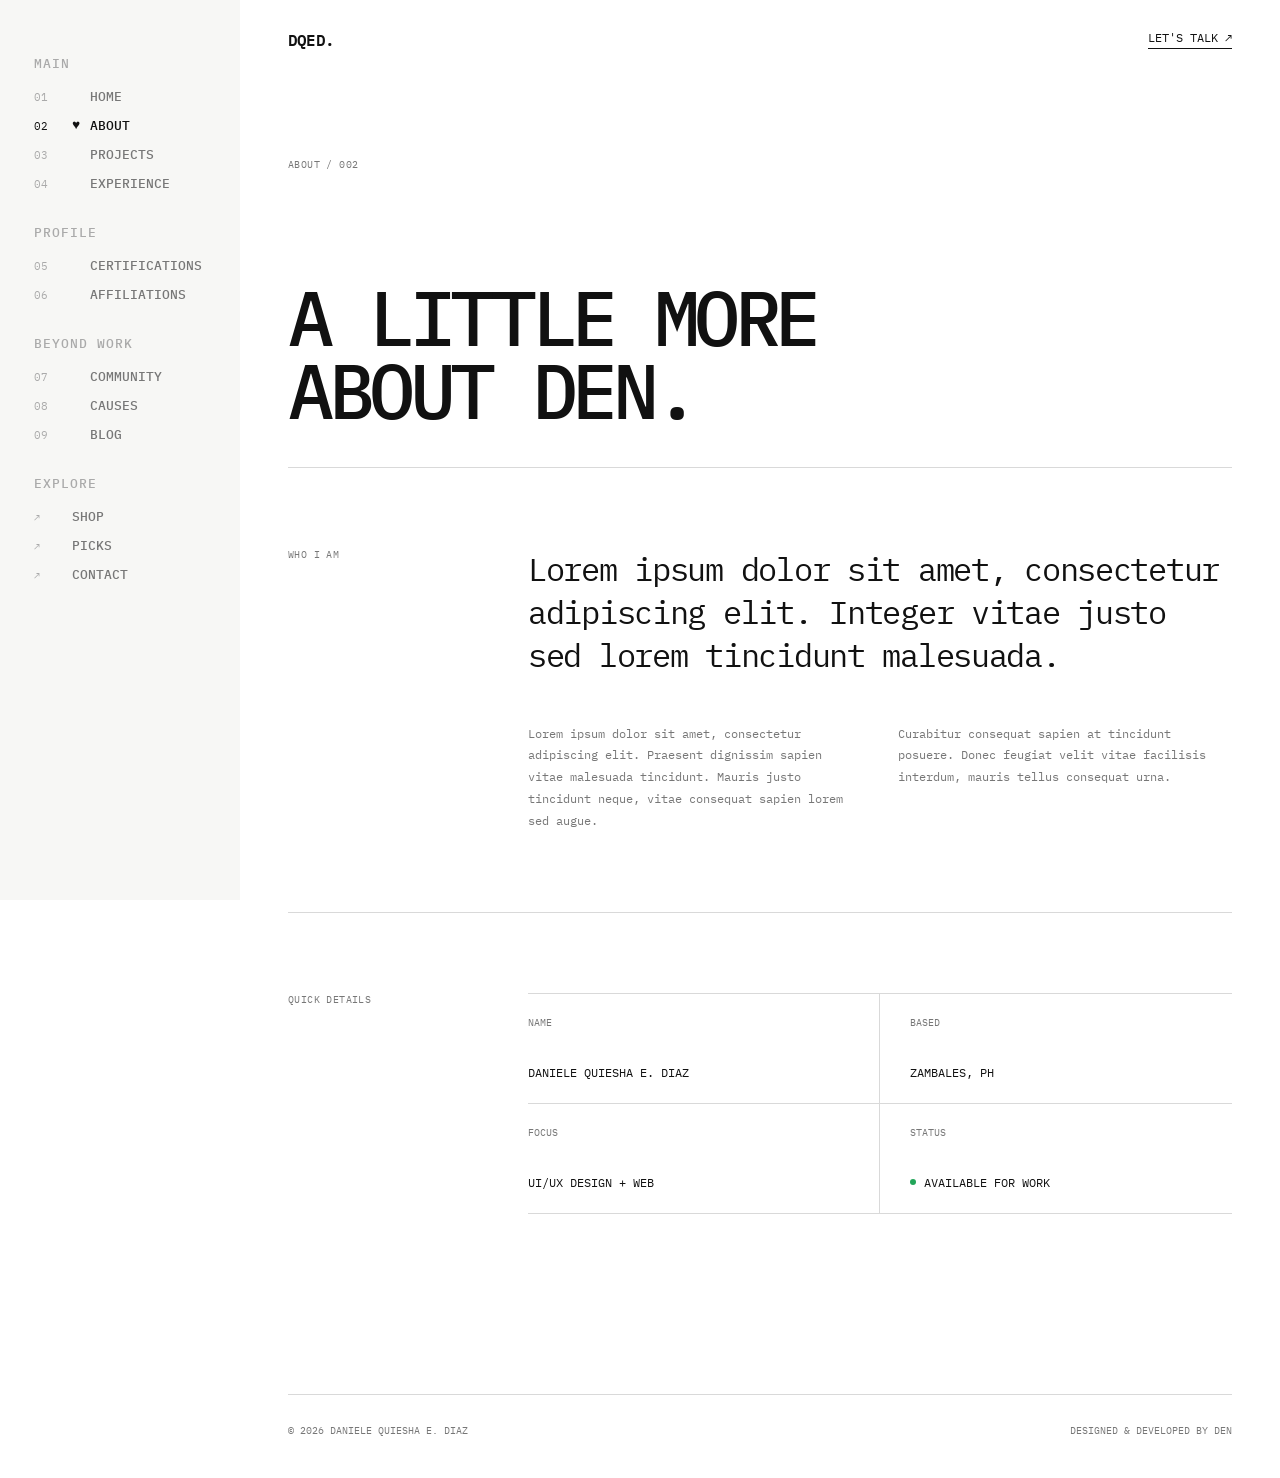
==== about.html @ 056cc642 "Updated Home and About" ====
<!DOCTYPE html>
<html lang="en">
<head>
  <meta charset="UTF-8">
  <meta name="viewport" content="width=device-width, initial-scale=1.0">

  <meta
    name="description"
    content="Portfolio of Daniele Quiesha E. Diaz, UI/UX Designer and Web Developer."
  >

  <title>About | Daniele Quiesha E. Diaz</title>

  <!-- Google Font -->
  <link rel="preconnect" href="https://fonts.googleapis.com">
  <link rel="preconnect" href="https://fonts.gstatic.com" crossorigin>

  <link
    href="https://fonts.googleapis.com/css2?family=IBM+Plex+Mono:wght@400;500;600&display=swap"
    rel="stylesheet"
  >

  <link rel="stylesheet" href="style.css">
  <link rel="stylesheet" href="about.css">
</head>

<body>

  <div class="portfolio-layout">

    <!-- =========================
         SIDEBAR
    ========================== -->

   <aside class="sidebar" id="sidebar">   

      <nav class="sidebar-nav">

  <!-- MAIN -->
  <div class="nav-group">

    <span class="nav-group-title">MAIN</span>

    <a href="index.html" class="sidebar-link">
      <span class="nav-number">01</span>
      <span class="nav-line"></span>
      <span class="nav-label">HOME</span>
    </a>

    <a href="about.html" class="sidebar-link active">
      <span class="nav-number">02</span>
      <span class="nav-line"></span>
      <span class="nav-label">ABOUT</span>
    </a>

    <a href="#" class="sidebar-link">
      <span class="nav-number">03</span>
      <span class="nav-line"></span>
      <span class="nav-label">PROJECTS</span>
    </a>

    <a href="#" class="sidebar-link">
      <span class="nav-number">04</span>
      <span class="nav-line"></span>
      <span class="nav-label">EXPERIENCE</span>
    </a>

  </div>


  <!-- PROFILE -->
  <div class="nav-group">

    <span class="nav-group-title">PROFILE</span>

    <a href="#" class="sidebar-link">
      <span class="nav-number">05</span>
      <span class="nav-line"></span>
      <span class="nav-label">CERTIFICATIONS</span>
    </a>

    <a href="#" class="sidebar-link">
      <span class="nav-number">06</span>
      <span class="nav-line"></span>
      <span class="nav-label">AFFILIATIONS</span>
    </a>

  </div>


  <!-- BEYOND WORK -->
  <div class="nav-group">

    <span class="nav-group-title">BEYOND WORK</span>

    <a href="#" class="sidebar-link">
      <span class="nav-number">07</span>
      <span class="nav-line"></span>
      <span class="nav-label">COMMUNITY</span>
    </a>

    <a href="#" class="sidebar-link">
      <span class="nav-number">08</span>
      <span class="nav-line"></span>
      <span class="nav-label">CAUSES</span>
    </a>

    <a href="#" class="sidebar-link">
      <span class="nav-number">09</span>
      <span class="nav-line"></span>
      <span class="nav-label">BLOG</span>
    </a>

  </div>


  <!-- EXPLORE -->
  <div class="nav-group">

    <span class="nav-group-title">EXPLORE</span>

    <a href="#" class="sidebar-link explore-link">
      <span class="nav-arrow">↗</span>
      <span class="nav-label">SHOP</span>
    </a>

    <a href="#" class="sidebar-link explore-link">
      <span class="nav-arrow">↗</span>
      <span class="nav-label">PICKS</span>
    </a>

    <a href="#" class="sidebar-link explore-link">
      <span class="nav-arrow">↗</span>
      <span class="nav-label">CONTACT</span>
    </a>

  </div>

</nav>

    </aside>


    <!-- =========================
         MAIN AREA
    ========================== -->

    <div class="main-area">


      <!-- =========================
           TOP BAR
      ========================== -->

      <header class="topbar">

  <a href="index.html" class="brand">
    DQED.
  </a>

  <div class="topbar-actions">

    <button
      class="menu-button"
      type="button"
      aria-expanded="false"
      aria-controls="sidebar"
    >
      MENU
    </button>

    <a href="contact.html" class="topbar-cta">
      LET'S TALK ↗
    </a>

  </div>

</header>


      <!-- =========================
           PAGE CONTENT
      ========================== -->

      <main class="page-content about-page">

  <!-- ABOUT HEADER -->

  <section class="about-header">

    <span class="page-label">
      ABOUT / 002
    </span>

    <h1 class="about-title">
      A LITTLE MORE<br>
      ABOUT DEN.
    </h1>

  </section>


  <!-- ABOUT INTRODUCTION -->

  <section class="about-intro">

    <span class="section-label">
      WHO I AM
    </span>

    <div class="about-intro-content">

      <p class="about-lead">
        Lorem ipsum dolor sit amet, consectetur adipiscing elit.
        Integer vitae justo sed lorem tincidunt malesuada.
      </p>

      <div class="about-copy">

        <p>
          Lorem ipsum dolor sit amet, consectetur adipiscing elit.
          Praesent dignissim sapien vitae malesuada tincidunt.
          Mauris justo tincidunt neque, vitae consequat sapien
          lorem sed augue.
        </p>

        <p>
          Curabitur consequat sapien at tincidunt posuere.
          Donec feugiat velit vitae facilisis interdum, mauris
          tellus consequat urna.
        </p>

      </div>

    </div>

  </section>


  <!-- QUICK DETAILS -->

  <section class="about-details">

    <span class="section-label">
      QUICK DETAILS
    </span>

    <div class="detail-grid">

      <div class="detail-item">
        <span class="detail-label">NAME</span>
        <span class="detail-value">DANIELE QUIESHA E. DIAZ</span>
      </div>

      <div class="detail-item">
        <span class="detail-label">BASED</span>
        <span class="detail-value">ZAMBALES, PH</span>
      </div>

      <div class="detail-item">
        <span class="detail-label">FOCUS</span>
        <span class="detail-value">UI/UX DESIGN + WEB</span>
      </div>

      <div class="detail-item">
        <span class="detail-label">STATUS</span>

        <span class="detail-value status">
          <span class="status-dot"></span>
          AVAILABLE FOR WORK
        </span>
      </div>

    </div>

  </section>

</main>


      <!-- =========================
           FOOTER
      ========================== -->

      <footer class="site-footer">

        <p>
          © <span id="year"></span>
          DANIELE QUIESHA E. DIAZ
        </p>

        <p>
          DESIGNED &amp; DEVELOPED BY DEN
        </p>

      </footer>

    </div>

  </div>

  <script src="script.js"></script>

</body>
</html>
---- style.css ----
/* =========================
   RESET
========================= */

* {
  margin: 0;
  padding: 0;
  box-sizing: border-box;
}

html {
  scroll-behavior: smooth;
}

body {
  min-height: 100vh;

  font-family: "IBM Plex Mono", monospace;

  background: #ffffff;
  color: #111111;
}

a {
  color: inherit;
  text-decoration: none;
}

img {
  display: block;
  max-width: 100%;
}


/* =========================
   VARIABLES
========================= */

:root {
  --bg: #ffffff;
  --sidebar-bg: #f7f7f5;

  --text: #111111;
  --muted: #777777;

  --line: #d9d9d9;
  --soft: #f5f5f5;

  --status-green: #22a559;

  --sidebar-width: 240px;
  --topbar-height: 78px;
}

/* =========================
   MAIN LAYOUT
========================= */

.portfolio-layout {
  min-height: 100vh;

  display: grid;

  grid-template-columns:
    var(--sidebar-width)
    minmax(0, 1fr);
}


/* =========================
   SIDEBAR
========================= */

.sidebar {
  position: fixed;

  top: 0;
  left: 0;

  width: var(--sidebar-width);
  height: 100vh;

  padding: 55px 34px;

  background: var(--sidebar-bg);
  border-right: 0;

  overflow-y: auto;
}


/* =========================
   SIDEBAR NAV
========================= */

.sidebar-nav {
  width: 100%;

  display: flex;
  flex-direction: column;

  gap: 32px;
}


/* =========================
   NAV GROUPS
========================= */

.nav-group {
  display: flex;
  flex-direction: column;

  gap: 12px;
}

.nav-group-title {
  margin-bottom: 4px;

  font-size: 0.80rem;
  font-weight: 500;

  color: #aaaaaa;

  letter-spacing: 0.08em;
}


/* =========================
   EXPLORE LINKS
========================= */

.explore-link {
  grid-template-columns: 28px 1fr;
}

.explore-link:hover {
  grid-template-columns: 28px 1fr;
}

.nav-arrow {
  font-size: 0.65rem;

  color: #aaaaaa;

  transition:
    color 0.2s ease,
    transform 0.2s ease;
}

.explore-link:hover .nav-arrow {
  color: var(--text);

  transform: translate(2px, -2px);
}


.sidebar-link {
  display: grid;
  grid-template-columns: 28px 8px 1fr;
  align-items: center;
  gap: 10px;

  font-size: 0.72rem;
  color: var(--muted);

  transition:
    color 0.25s ease,
    grid-template-columns 0.25s ease;
}

.nav-label {
  font-size: 0.80rem;
  font-weight: 500;
}


.nav-number {
  font-size: 0.70rem;

  color: #aaaaaa;
}


.nav-line {
  width: 8px;
  height: 8px;

  display: flex;
  align-items: center;
  justify-content: center;

  color: transparent;

  transform: none;

  transition:
    color 0.2s ease,
    transform 0.2s ease;
}

.nav-line::before {
  content: "♥";

  font-size: 0.55rem;
  line-height: 1;
  transform: translateY(-1px);
}

.sidebar-link:hover,
.sidebar-link.active {
  color: var(--text);
}


.sidebar-link:hover,
.sidebar-link.active {
  grid-template-columns:
    28px
    8px
    1fr;
}


.sidebar-link:hover .nav-line,
.sidebar-link.active .nav-line {
  width: 8px;

  color: var(--text);
  background: transparent;

  transform: scale(1.525);
}


.sidebar-link.active .nav-number {
  color: var(--text);
}


/* =========================
   MAIN AREA
========================= */

.main-area {
  grid-column: 2;

  min-width: 0;
}


/* =========================
   TOP BAR
========================= */

.topbar {
  position: sticky;

  top: 0;
  z-index: 100;

  height: var(--topbar-height);

  display: flex;

  align-items: center;
  justify-content: space-between;

  padding: 0 48px;

  background: rgba(255, 255, 255, 0.96);

  border-bottom: 0;

  backdrop-filter: blur(10px);
}


/* =========================
   BRAND
========================= */

.brand {
  font-size: 1rem;

  font-weight: 600;

  letter-spacing: -0.05em;
}


/* =========================
   TOP CTA
========================= */

.topbar-cta {
  padding-bottom: 3px;

  font-size: 0.72rem;

  border-bottom: 1px solid var(--text);

  transition: opacity 0.2s ease;
}


.topbar-cta:hover {
  opacity: 0.5;
}


/* =========================
   PAGE CONTENT
========================= */

.page-content {
  width: min(100% - 96px, 1050px);

  margin: 0 auto;

  padding: 90px 0 100px;
}


/* =========================
   PROFILE SECTION
========================= */

.profile-section {
  display: grid;

  grid-template-columns:
    240px
    minmax(0, 520px);

  align-items: center;

  gap: 80px;
  margin-bottom: 90px;
}

/* =========================
   PROFILE PHOTO
========================= */

.profile-photo {
  width: 230px;

  aspect-ratio: 1 / 1;

  overflow: hidden;

  border-radius: 50%;

  border: 1px solid var(--line);

  background: var(--soft);
}


.profile-photo img {
   width: 100%;
  height: 100%;

  object-fit: cover;
  object-position: center 17%;

  transform: scale(1.40);
  transform-origin: center 8%;

  display: block;
}


/* =========================
   PROFILE INFO
========================= */

.profile-info {
  width: 100%;
}


.profile-name {
  margin-bottom: 30px;

  padding-bottom: 12px;

  font-size: 2.5rem;

  font-weight: 500;

  letter-spacing: -0.02em;

  border-bottom: 1px solid var(--line);
}


/* =========================
   INFORMATION ROWS
========================= */

.info-list {
  display: flex;
  flex-direction: column;

  gap: 12px;
}


.info-row {
  display: grid;

  grid-template-columns: 95px 1fr;

  align-items: center;

  gap: 18px;
}


.info-label {
  font-size: 0.70rem;

  color: var(--muted);
}


.info-value {
  font-size: 0.70rem;

  color: var(--text);
}


/* =========================
   STATUS
========================= */

.status {
  display: inline-flex;

  align-items: center;

  gap: 8px;
}


.status-dot {
  width: 6px;
  height: 6px;

  flex-shrink: 0;

  border-radius: 50%;

  background: var(--status-green);
}


/* =========================
   SOCIAL
========================= */

.social-row {
  display: grid;

  grid-template-columns: 95px 1fr;

  gap: 18px;

  margin-top: 30px;

  padding-top: 18px;

  border-top: 1px solid var(--line);
}


.social-link {
  width: fit-content;

  font-size: 0.72rem;

  border-bottom: 1px solid transparent;

  transition:
    opacity 0.2s ease,
    border-color 0.2s ease;
}


.social-link:hover {
  opacity: 0.55;

  border-color: var(--text);
}


/* =========================
   MAIN CONTENT CARD
========================= */

.content-card {
  position: relative;

  min-height: 360px;

  display: flex;
  flex-direction: column;

  padding: 34px;

  border: 1px solid var(--line);
}


/* CARD LABEL */

.content-label {
  display: inline-block;

  margin-bottom: 70px;

  font-size: 0.62rem;

  color: var(--muted);
}


/* INTRO CONTENT */

.intro-content {
  max-width: 720px;
}

.intro-heading {
  max-width: 680px;

  margin-bottom: 22px;

  font-size: clamp(2rem, 3.4vw, 3.2rem);
  font-weight: 500;

  line-height: 1.08;
  letter-spacing: -0.06em;
}

.intro-description {
  max-width: 520px;

  font-size: 0.72rem;
  line-height: 1.8;

  color: var(--muted);
}


/* INTRO LINK */

.intro-link {
  position: absolute;

  right: 34px;
  bottom: 34px;

  display: inline-flex;
  align-items: center;

  gap: 12px;

  padding-bottom: 4px;

  font-size: 0.7rem;

  border-bottom: 1px solid var(--text);
}

.intro-arrow {
  display: inline-block;

  font-size: 0.9rem;

  transition: transform 0.25s ease;
}

.intro-link:hover .intro-arrow {
  transform: translate(4px, 4px);
}
/* =========================
   TOPBAR ACTIONS
========================= */

.topbar-actions {
  display: flex;
  align-items: center;
  gap: 24px;
}

.menu-button {
  display: none;

  padding: 0;

  font-family: inherit;
  font-size: 0.68rem;

  color: var(--text);
  background: transparent;

  border: 0;
  border-bottom: 1px solid var(--text);

  cursor: pointer;
}
/* =========================
   FOOTER
========================= */

.site-footer {
  width: min(100% - 96px, 1050px);

  display: flex;
  align-items: center;
  justify-content: space-between;

  gap: 30px;

  margin: 0 auto;
  padding: 28px 0 40px;

  font-size: 0.6rem;
  line-height: 1.6;

  color: var(--muted);

  border-top: 1px solid var(--line);
}

/* =========================
   TABLET
========================= */

@media (max-width: 1000px) {

  :root {
    --sidebar-width: 190px;
  }

  .sidebar {
    padding: 40px 24px;
  }

  .page-content {
    width: min(100% - 60px, 900px);
  }

  .profile-section {
    grid-template-columns:
      190px
      minmax(0, 1fr);

    gap: 50px;
  }

  .profile-photo {
    width: 190px;
  }

}


/* =========================
   MOBILE
========================= */

@media (max-width: 760px) {

  .portfolio-layout {
    display: block;
  }

  .main-area {
    width: 100%;
  }


  /* TOP BAR */

  .topbar {
    position: sticky;

    top: 0;
    z-index: 300;

    height: 64px;

    padding: 0 5%;

    background: rgba(255, 255, 255, 0.96);
  }

  .menu-button {
    display: block;
  }


  /* MOBILE SIDEBAR */

  .sidebar {
    position: fixed;

    top: 64px;
    left: 0;
    z-index: 200;

    width: 100%;
    height: calc(100vh - 64px);

    padding: 35px 5% 60px;

    overflow-y: auto;

    background: var(--sidebar-bg);

    border-top: 0;

    transform: translateX(-100%);
    visibility: hidden;

    transition:
      transform 0.3s ease,
      visibility 0.3s ease;
  }

  .sidebar.menu-open {
    transform: translateX(0);
    visibility: visible;
  }

  .sidebar-nav {
    flex-direction: column;

    gap: 30px;
  }

  .nav-group {
    gap: 13px;
  }

  .sidebar-link {
    display: grid;

    grid-template-columns: 28px 8px 1fr;

    font-size: 0.7rem;
  }

  .sidebar-link:hover,
  .sidebar-link.active {
    grid-template-columns: 28px 8px 1fr;
  }

  .nav-number,
  .nav-line {
    display: flex;
  }

  .explore-link,
  .explore-link:hover,
  .explore-link.active {
    grid-template-columns: 28px 1fr;
  }


  /* PAGE CONTENT */

  .page-content {
    width: 90%;

    padding: 55px 0 70px;
  }


  /* PROFILE */

  .profile-section {
    display: flex;
    flex-direction: column;
    align-items: flex-start;

    gap: 38px;

    margin-bottom: 60px;
  }

  .profile-photo {
    width: 180px;
  }

  .profile-info {
    max-width: 520px;
  }

  .profile-name {
    font-size: clamp(1.8rem, 8vw, 2.5rem);
  }


  /* CONTENT CARD */

  .content-card {
    min-height: 470px;

    padding: 25px;
  }

  .content-label {
    margin-bottom: 55px;
  }

  .intro-heading {
    font-size: clamp(1.8rem, 9vw, 2.7rem);
  }

  .intro-description {
    max-width: 100%;
  }

  .intro-link {
    right: 25px;
    bottom: 25px;
  }


  /* FOOTER */

  .site-footer {
    width: 90%;

    flex-direction: column;
    align-items: flex-start;

    gap: 8px;

    padding: 24px 0 35px;
  }

}


/* =========================
   SMALL MOBILE
========================= */

@media (max-width: 440px) {

  .topbar-actions {
    gap: 14px;
  }

  .topbar-cta,
  .menu-button {
    font-size: 0.62rem;
  }

  .profile-photo {
    width: 155px;
  }

  .info-row,
  .social-row {
    grid-template-columns: 78px 1fr;

    gap: 12px;
  }

  .info-value,
  .social-link {
    font-size: 0.66rem;
  }

  .intro-heading {
    font-size: 1.8rem;
  }

}
---- about.css ----
/* =========================
   ABOUT PAGE
========================= */

.about-page {
  padding-top: 80px;
}


/* =========================
   ABOUT HEADER
========================= */

.about-header {
  min-height: 310px;

  display: flex;
  flex-direction: column;
  justify-content: space-between;

  padding-bottom: 40px;

  border-bottom: 1px solid var(--line);
}

.page-label,
.section-label {
  font-size: 0.62rem;
  letter-spacing: 0.04em;

  color: var(--muted);
}

.about-title {
  max-width: 850px;

  font-size: clamp(3rem, 6vw, 5.8rem);
  font-weight: 500;

  line-height: 0.95;
  letter-spacing: -0.07em;
}


/* =========================
   ABOUT INTRODUCTION
========================= */

.about-intro {
  display: grid;

  grid-template-columns: 180px minmax(0, 1fr);

  gap: 60px;

  padding: 80px 0;

  border-bottom: 1px solid var(--line);
}

.about-intro-content {
  max-width: 750px;
}

.about-lead {
  margin-bottom: 45px;

  font-size: clamp(1.4rem, 2.5vw, 2.2rem);

  line-height: 1.35;
  letter-spacing: -0.04em;
}

.about-copy {
  display: grid;

  grid-template-columns: repeat(2, minmax(0, 1fr));

  gap: 35px;
}

.about-copy p {
  font-size: 0.72rem;
  line-height: 1.9;

  color: var(--muted);
}


/* =========================
   QUICK DETAILS
========================= */

.about-details {
  display: grid;

  grid-template-columns: 180px minmax(0, 1fr);

  gap: 60px;

  padding: 80px 0;
}

.detail-grid {
  display: grid;

  grid-template-columns: repeat(2, minmax(0, 1fr));

  border-top: 1px solid var(--line);
}

.detail-item {
  min-height: 110px;

  display: flex;
  flex-direction: column;
  justify-content: space-between;

  gap: 20px;

  padding: 22px 0;

  border-bottom: 1px solid var(--line);
}

.detail-item:nth-child(odd) {
  padding-right: 30px;

  border-right: 1px solid var(--line);
}

.detail-item:nth-child(even) {
  padding-left: 30px;
}

.detail-label {
  font-size: 0.6rem;

  color: var(--muted);
}

.detail-value {
  font-size: 0.72rem;
  line-height: 1.5;
}


/* =========================
   TABLET
========================= */

@media (max-width: 1000px) {

  .about-header {
    min-height: 280px;
  }

  .about-intro,
  .about-details {
    grid-template-columns: 130px minmax(0, 1fr);

    gap: 40px;
  }

}


/* =========================
   MOBILE
========================= */

@media (max-width: 760px) {

  .about-page {
    padding-top: 55px;
  }

  .about-header {
    min-height: 260px;

    padding-bottom: 30px;
  }

  .about-title {
    font-size: clamp(2.7rem, 14vw, 4.5rem);
  }

  .about-intro,
  .about-details {
    display: flex;
    flex-direction: column;

    gap: 35px;

    padding: 55px 0;
  }

  .about-lead {
    margin-bottom: 35px;
  }

  .about-copy {
    grid-template-columns: 1fr;

    gap: 20px;
  }

  .detail-grid {
    grid-template-columns: 1fr;
  }

  .detail-item:nth-child(odd),
  .detail-item:nth-child(even) {
    padding: 22px 0;

    border-right: 0;
  }

}
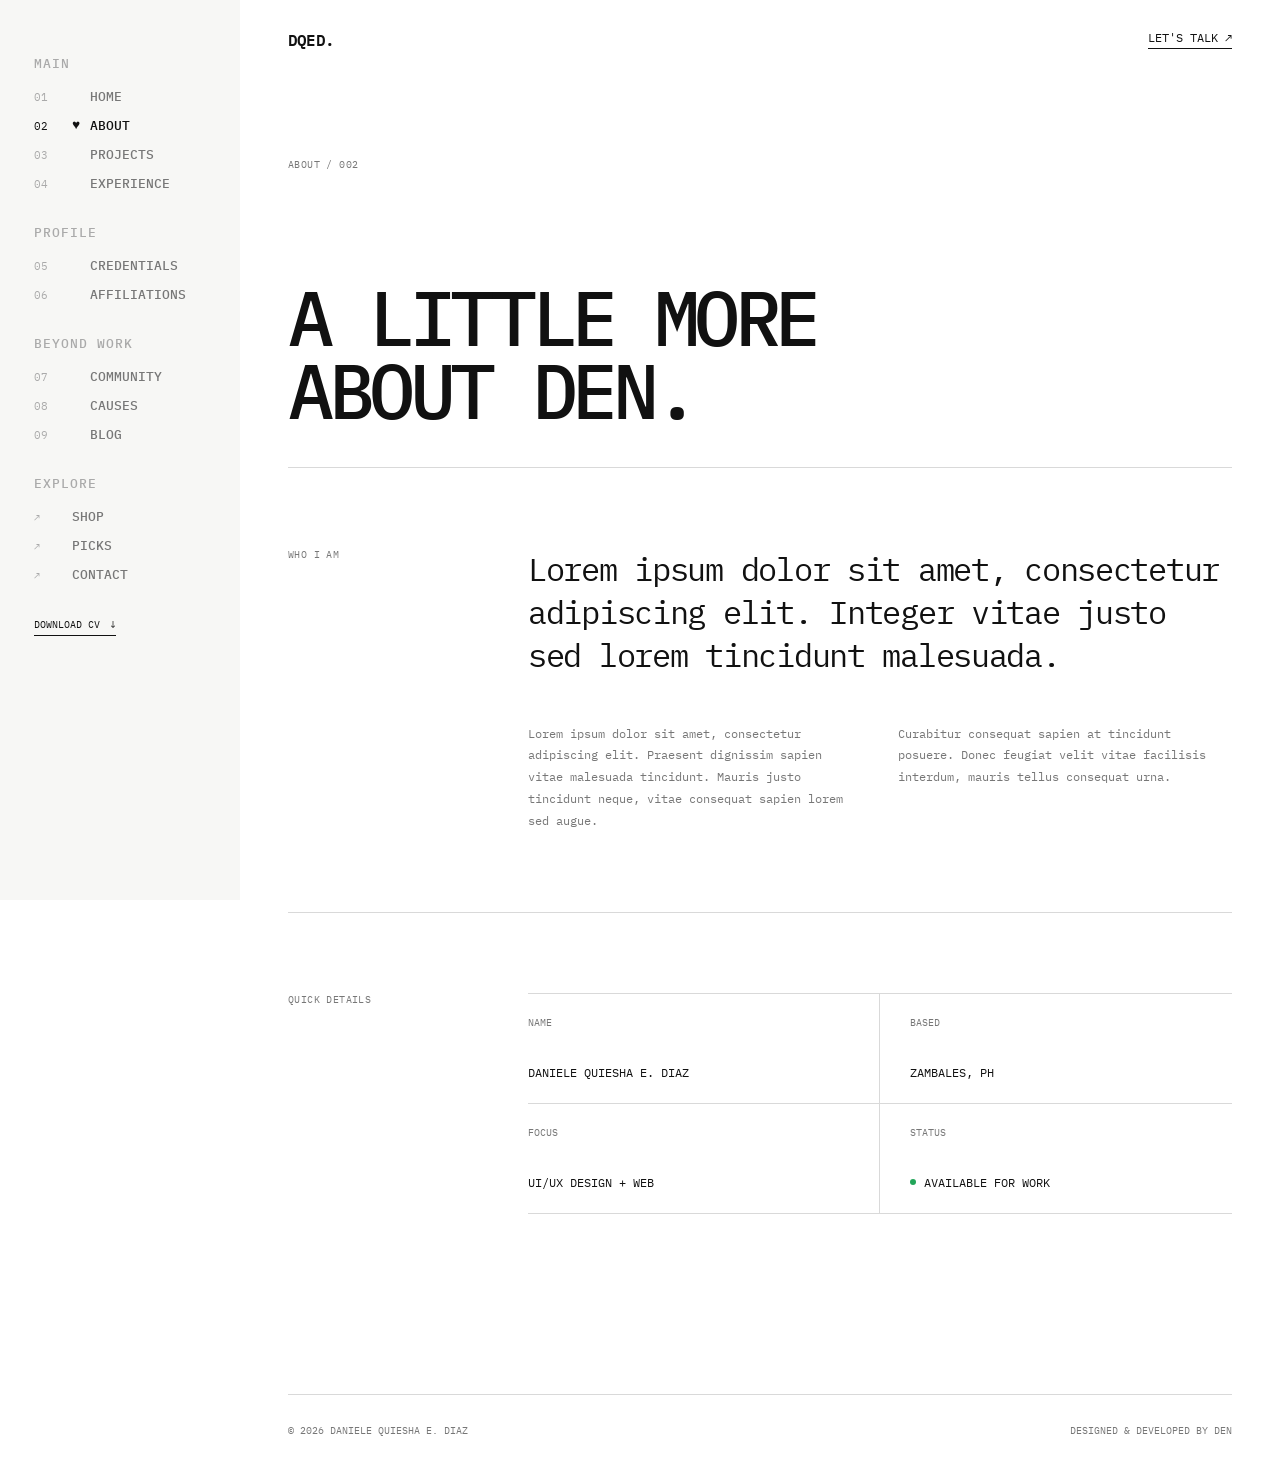
==== commit 9a155a20: "Add new pages, files, and update about/index/style" ====
--- a/about.html
+++ b/about.html
@@ -11,7 +11,6 @@
 
   <title>About | Daniele Quiesha E. Diaz</title>
 
-  <!-- Google Font -->
   <link rel="preconnect" href="https://fonts.googleapis.com">
   <link rel="preconnect" href="https://fonts.gstatic.com" crossorigin>
 
@@ -28,9 +27,7 @@
 
   <div class="portfolio-layout">
 
-    <!-- =========================
-         SIDEBAR
-    ========================== -->
+<!--Sidebar-->
 
    <aside class="sidebar" id="sidebar">   
 
@@ -53,13 +50,13 @@
       <span class="nav-label">ABOUT</span>
     </a>
 
-    <a href="#" class="sidebar-link">
+    <a href="projects.html" class="sidebar-link">
       <span class="nav-number">03</span>
       <span class="nav-line"></span>
       <span class="nav-label">PROJECTS</span>
     </a>
 
-    <a href="#" class="sidebar-link">
+    <a href="experience.html" class="sidebar-link">
       <span class="nav-number">04</span>
       <span class="nav-line"></span>
       <span class="nav-label">EXPERIENCE</span>
@@ -73,13 +70,13 @@
 
     <span class="nav-group-title">PROFILE</span>
 
-    <a href="#" class="sidebar-link">
+    <a href="credentials.html" class="sidebar-link">
       <span class="nav-number">05</span>
       <span class="nav-line"></span>
-      <span class="nav-label">CERTIFICATIONS</span>
-    </a>
-
-    <a href="#" class="sidebar-link">
+      <span class="nav-label">CREDENTIALS</span>
+    </a>
+
+    <a href="affiliations.html" class="sidebar-link">
       <span class="nav-number">06</span>
       <span class="nav-line"></span>
       <span class="nav-label">AFFILIATIONS</span>
@@ -93,19 +90,19 @@
 
     <span class="nav-group-title">BEYOND WORK</span>
 
-    <a href="#" class="sidebar-link">
+    <a href="community.html" class="sidebar-link">
       <span class="nav-number">07</span>
       <span class="nav-line"></span>
       <span class="nav-label">COMMUNITY</span>
     </a>
 
-    <a href="#" class="sidebar-link">
+    <a href="causes.html" class="sidebar-link">
       <span class="nav-number">08</span>
       <span class="nav-line"></span>
       <span class="nav-label">CAUSES</span>
     </a>
 
-    <a href="#" class="sidebar-link">
+    <a href="blog.html" class="sidebar-link">
       <span class="nav-number">09</span>
       <span class="nav-line"></span>
       <span class="nav-label">BLOG</span>
@@ -119,7 +116,7 @@
 
     <span class="nav-group-title">EXPLORE</span>
 
-    <a href="#" class="sidebar-link explore-link">
+    <a href="shop.html" class="sidebar-link explore-link">
       <span class="nav-arrow">↗</span>
       <span class="nav-label">SHOP</span>
     </a>
@@ -129,28 +126,33 @@
       <span class="nav-label">PICKS</span>
     </a>
 
-    <a href="#" class="sidebar-link explore-link">
+    <a href="contact.html" class="sidebar-link explore-link">
       <span class="nav-arrow">↗</span>
       <span class="nav-label">CONTACT</span>
     </a>
 
   </div>
 
-</nav>
+      </nav>
+
+      <a
+        href="files/daniele-diaz-cv.pdf"
+        class="sidebar-cv-button"
+        download
+      >
+        DOWNLOAD CV
+        <span aria-hidden="true">↓</span>
+      </a>
 
     </aside>
 
 
-    <!-- =========================
-         MAIN AREA
-    ========================== -->
+<!--Main Area-->
 
     <div class="main-area">
 
 
-      <!-- =========================
-           TOP BAR
-      ========================== -->
+<!--Topbar-->
 
       <header class="topbar">
 
@@ -178,9 +180,7 @@
 </header>
 
 
-      <!-- =========================
-           PAGE CONTENT
-      ========================== -->
+<!--Page Content-->
 
       <main class="page-content about-page">
 
@@ -278,9 +278,7 @@
 </main>
 
 
-      <!-- =========================
-           FOOTER
-      ========================== -->
+<!--Footer-->
 
       <footer class="site-footer">
 
--- a/style.css
+++ b/style.css
@@ -1,7 +1,3 @@
-/* =========================
-   RESET
-========================= */
-
 * {
   margin: 0;
   padding: 0;
@@ -636,6 +632,37 @@
 
   border-top: 1px solid var(--line);
 }
+/* =========================
+   SIDEBAR CV LINK
+========================= */
+
+.sidebar-cv-button {
+  width: fit-content;
+
+  display: inline-flex;
+  align-items: center;
+
+  gap: 10px;
+
+  margin-top: 35px;
+  padding-bottom: 4px;
+
+  font-size: 0.62rem;
+
+  color: var(--text);
+
+  border-bottom: 1px solid var(--text);
+}
+
+.sidebar-cv-button span {
+  display: inline-block;
+
+  transition: transform 0.2s ease;
+}
+
+.sidebar-cv-button:hover span {
+  transform: translateY(3px);
+}
 
 /* =========================
    TABLET
@@ -683,8 +710,13 @@
   .main-area {
     width: 100%;
   }
-
-
+.sidebar-cv-button {
+  margin-top: 30px;
+
+  padding: 8px 0 5px;
+
+  font-size: 0.68rem;
+}
   /* TOP BAR */
 
   .topbar {
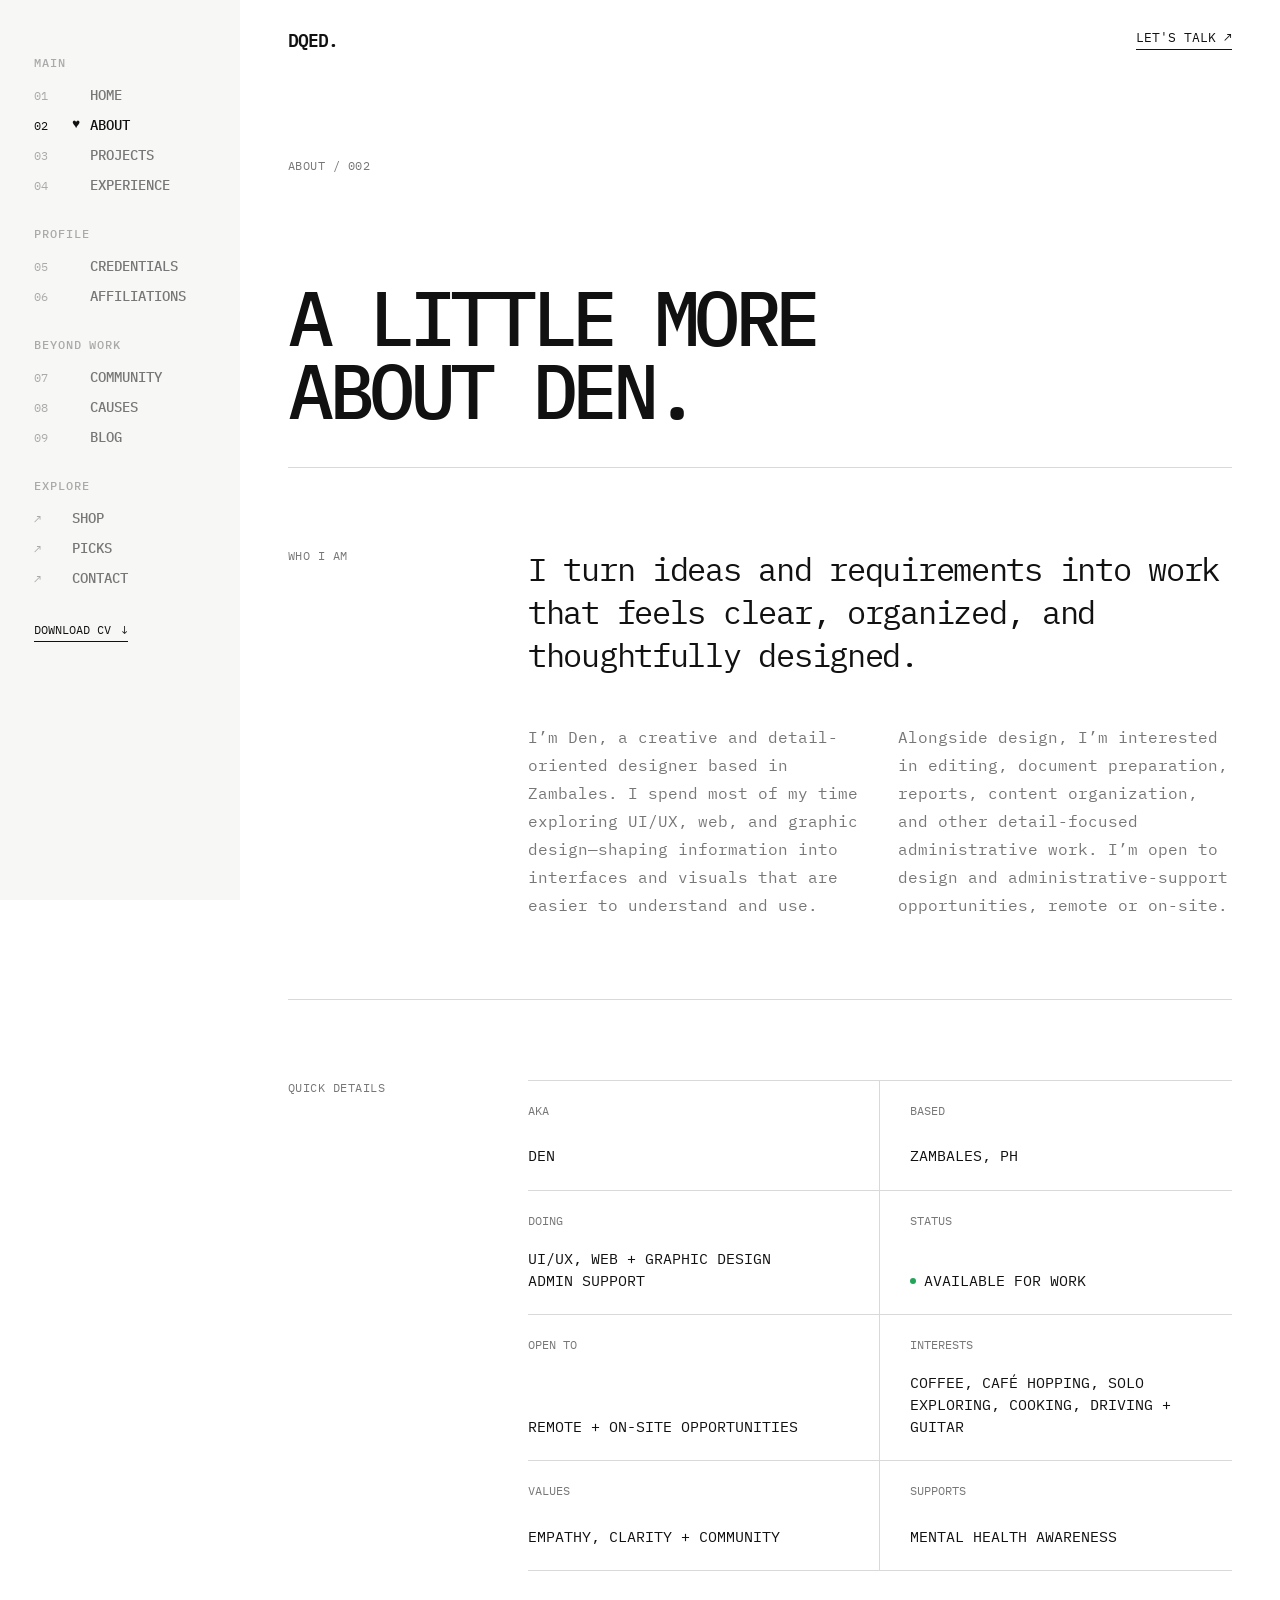
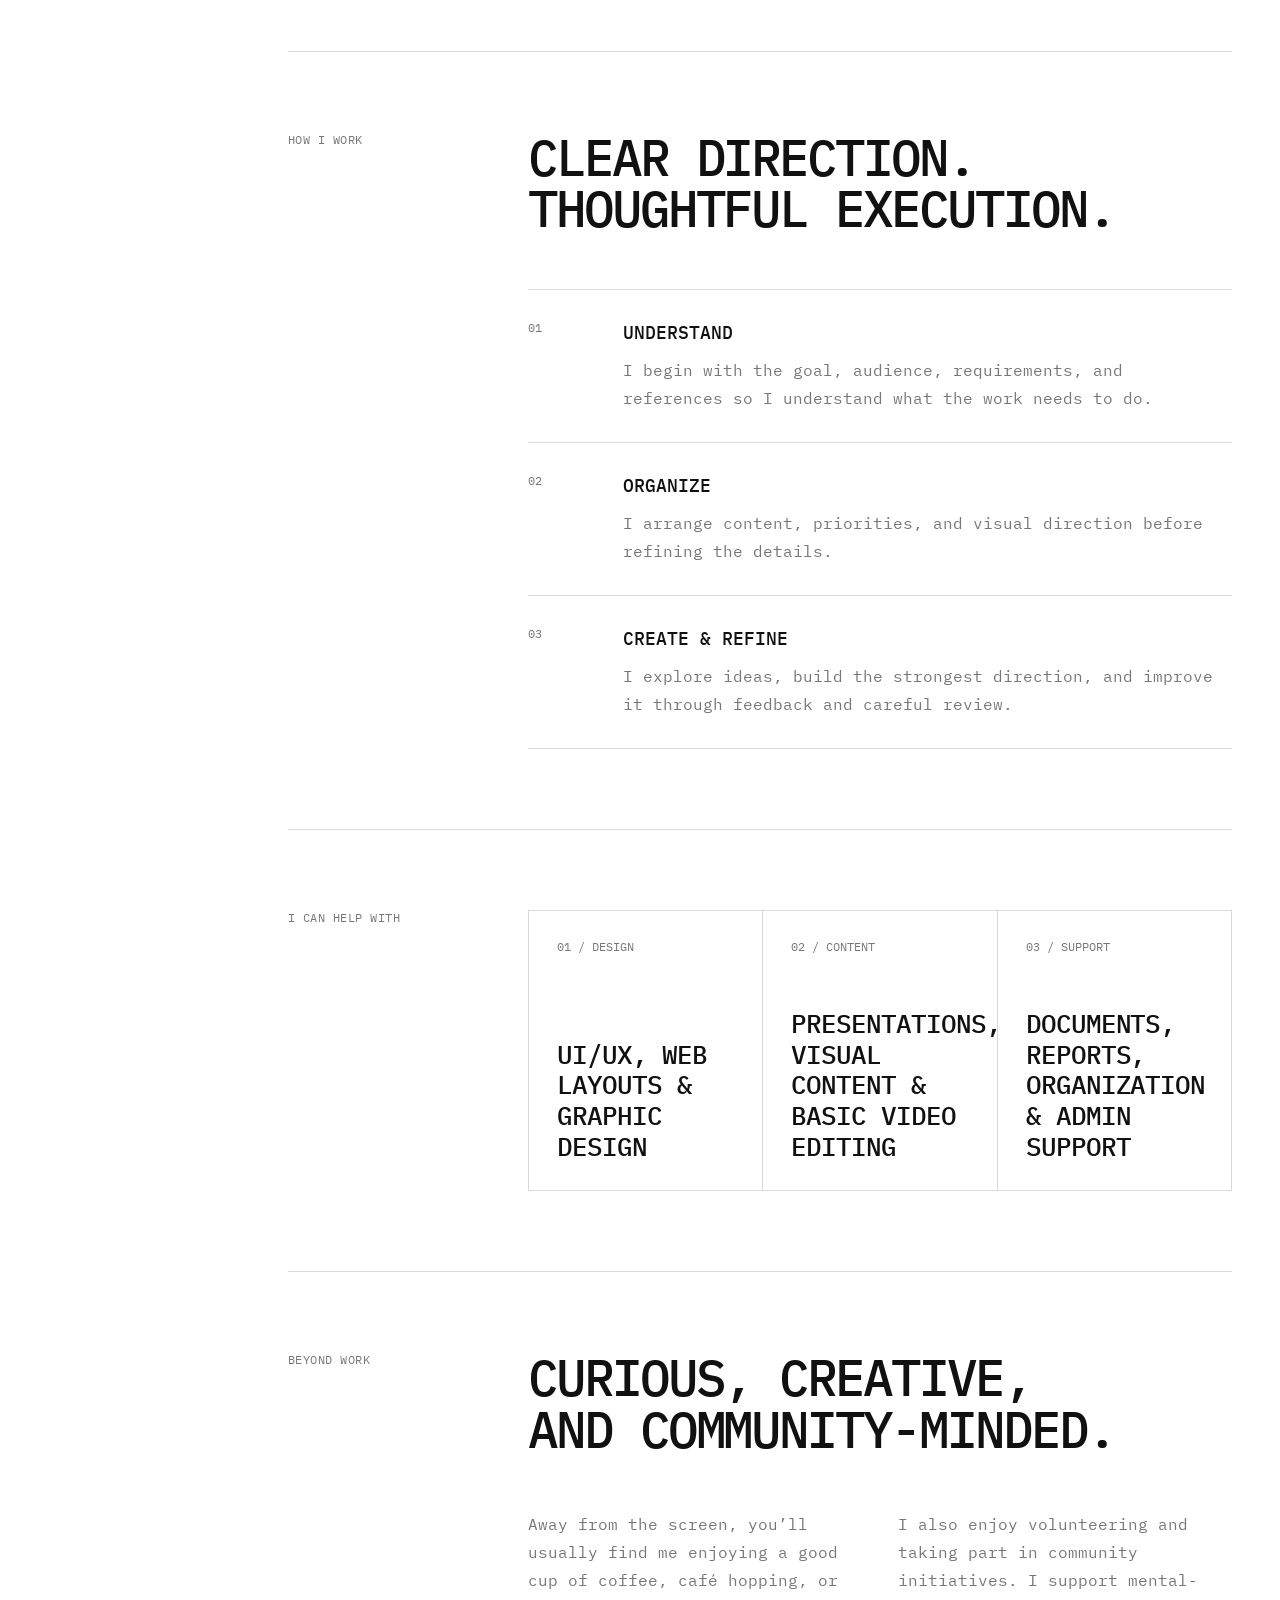
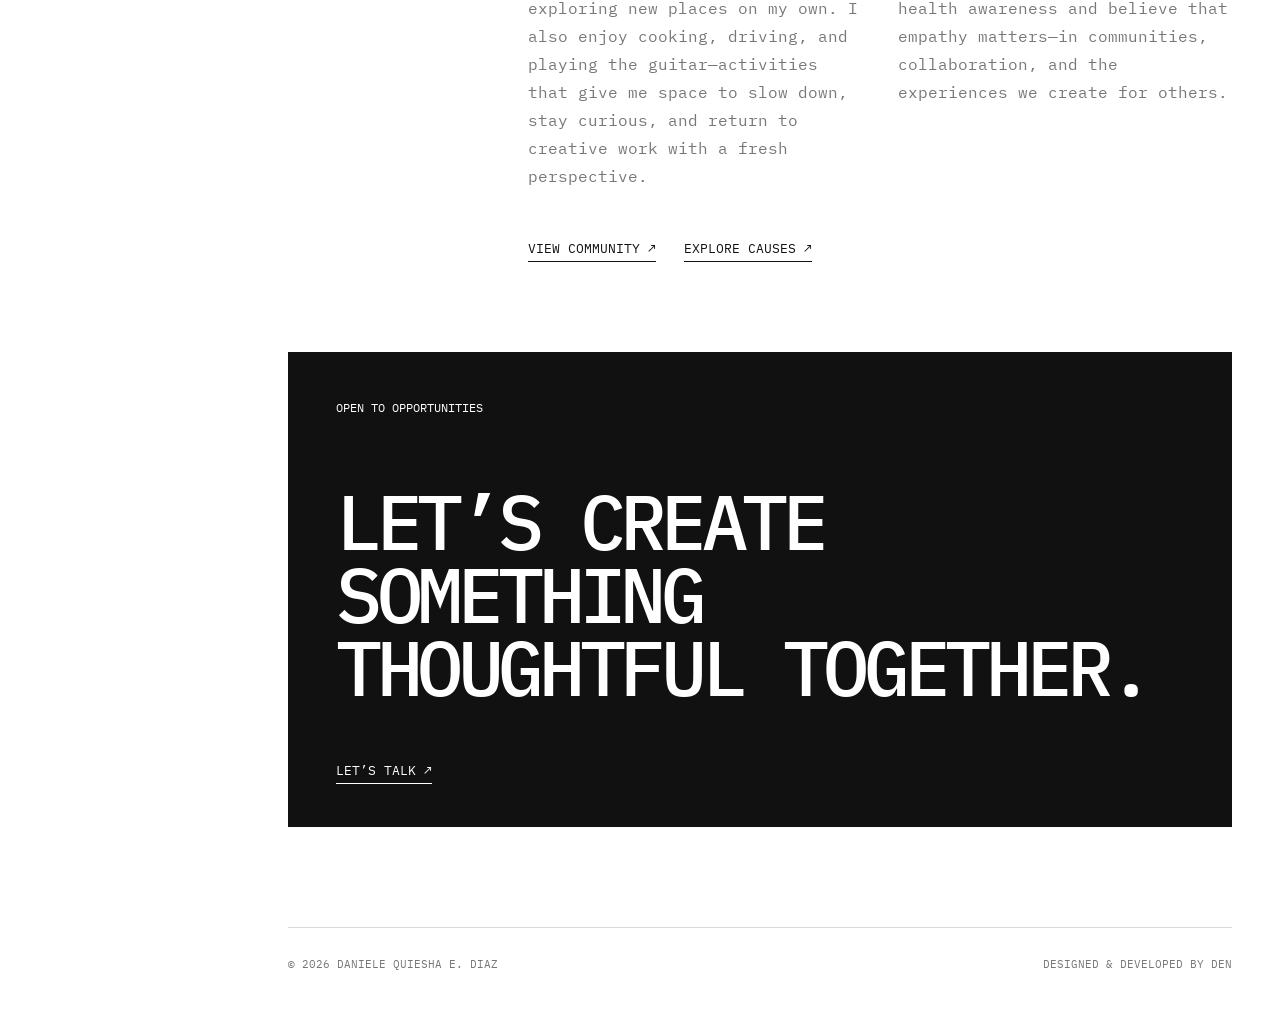
==== commit 8dc92af9: "Add new pages, files, and update about/index/style" ====
--- a/about.html
+++ b/about.html
@@ -6,7 +6,7 @@
 
   <meta
     name="description"
-    content="Portfolio of Daniele Quiesha E. Diaz, UI/UX Designer and Web Developer."
+    content="Learn more about Daniele Quiesha E. Diaz, a creative and detail-oriented professional based in Zambales working across design, editing, and administrative support."
   >
 
   <title>About | Daniele Quiesha E. Diaz</title>
@@ -44,7 +44,11 @@
       <span class="nav-label">HOME</span>
     </a>
 
-    <a href="about.html" class="sidebar-link active">
+    <a
+      href="about.html"
+      class="sidebar-link active"
+      aria-current="page"
+    >
       <span class="nav-number">02</span>
       <span class="nav-line"></span>
       <span class="nav-label">ABOUT</span>
@@ -121,7 +125,7 @@
       <span class="nav-label">SHOP</span>
     </a>
 
-    <a href="#" class="sidebar-link explore-link">
+    <a href="picks.html" class="sidebar-link explore-link">
       <span class="nav-arrow">↗</span>
       <span class="nav-label">PICKS</span>
     </a>
@@ -211,23 +215,23 @@
     <div class="about-intro-content">
 
       <p class="about-lead">
-        Lorem ipsum dolor sit amet, consectetur adipiscing elit.
-        Integer vitae justo sed lorem tincidunt malesuada.
+        I turn ideas and requirements into work that feels clear,
+        organized, and thoughtfully designed.
       </p>
 
       <div class="about-copy">
 
         <p>
-          Lorem ipsum dolor sit amet, consectetur adipiscing elit.
-          Praesent dignissim sapien vitae malesuada tincidunt.
-          Mauris justo tincidunt neque, vitae consequat sapien
-          lorem sed augue.
-        </p>
-
-        <p>
-          Curabitur consequat sapien at tincidunt posuere.
-          Donec feugiat velit vitae facilisis interdum, mauris
-          tellus consequat urna.
+         I’m Den, a creative and detail-oriented designer based in Zambales. I spend most of my time exploring UI/UX, web,
+          and graphic design—shaping information into interfaces and
+          visuals that are easier to understand and use.
+        </p>
+
+        <p>
+          Alongside design, I’m interested in editing, document
+          preparation, reports, content organization, and other
+          detail-focused administrative work. I’m open to design and
+          administrative-support opportunities, remote or on-site.
         </p>
 
       </div>
@@ -248,8 +252,8 @@
     <div class="detail-grid">
 
       <div class="detail-item">
-        <span class="detail-label">NAME</span>
-        <span class="detail-value">DANIELE QUIESHA E. DIAZ</span>
+        <span class="detail-label">AKA</span>
+        <span class="detail-value">DEN</span>
       </div>
 
       <div class="detail-item">
@@ -258,8 +262,11 @@
       </div>
 
       <div class="detail-item">
-        <span class="detail-label">FOCUS</span>
-        <span class="detail-value">UI/UX DESIGN + WEB</span>
+        <span class="detail-label">DOING</span>
+        <span class="detail-value">
+          UI/UX, WEB + GRAPHIC DESIGN<br>
+          ADMIN SUPPORT
+        </span>
       </div>
 
       <div class="detail-item">
@@ -271,8 +278,168 @@
         </span>
       </div>
 
-    </div>
-
+      <div class="detail-item">
+        <span class="detail-label">OPEN TO</span>
+        <span class="detail-value">REMOTE + ON-SITE OPPORTUNITIES</span>
+      </div>
+
+      <div class="detail-item">
+        <span class="detail-label">INTERESTS</span>
+        <span class="detail-value">COFFEE, CAFÉ HOPPING, SOLO EXPLORING,
+             COOKING, DRIVING + GUITAR</span>
+      </div>
+
+      <div class="detail-item">
+        <span class="detail-label">VALUES</span>
+        <span class="detail-value">EMPATHY, CLARITY + COMMUNITY</span>
+      </div>
+
+      <div class="detail-item">
+        <span class="detail-label">SUPPORTS</span>
+        <span class="detail-value">MENTAL HEALTH AWARENESS</span>
+      </div>
+
+    </div>
+
+  </section>
+
+
+  <!-- HOW I WORK -->
+
+  <section class="about-section">
+
+    <span class="section-label">
+      HOW I WORK
+    </span>
+
+    <div class="about-section-content">
+
+      <h2>
+        CLEAR DIRECTION.<br>
+        THOUGHTFUL EXECUTION.
+      </h2>
+
+      <div class="approach-list">
+
+        <article class="approach-item">
+          <span>01</span>
+
+          <div>
+            <h3>UNDERSTAND</h3>
+            <p>
+              I begin with the goal, audience, requirements, and
+              references so I understand what the work needs to do.
+            </p>
+          </div>
+        </article>
+
+        <article class="approach-item">
+          <span>02</span>
+
+          <div>
+            <h3>ORGANIZE</h3>
+            <p>
+              I arrange content, priorities, and visual direction
+              before refining the details.
+            </p>
+          </div>
+        </article>
+
+        <article class="approach-item">
+          <span>03</span>
+
+          <div>
+            <h3>CREATE &amp; REFINE</h3>
+            <p>
+              I explore ideas, build the strongest direction, and
+              improve it through feedback and careful review.
+            </p>
+          </div>
+        </article>
+
+      </div>
+
+    </div>
+
+  </section>
+
+
+  <!-- CAPABILITIES -->
+
+  <section class="about-section">
+
+    <span class="section-label">
+      I CAN HELP WITH
+    </span>
+
+    <div class="capability-list">
+
+      <article class="capability-item">
+        <span>01 / DESIGN</span>
+        <h3>UI/UX, WEB LAYOUTS &amp; GRAPHIC DESIGN</h3>
+      </article>
+
+      <article class="capability-item">
+        <span>02 / CONTENT</span>
+        <h3>PRESENTATIONS, VISUAL CONTENT &amp; BASIC VIDEO EDITING</h3>
+      </article>
+
+      <article class="capability-item">
+        <span>03 / SUPPORT</span>
+        <h3>DOCUMENTS, REPORTS, ORGANIZATION &amp; ADMIN SUPPORT</h3>
+      </article>
+
+    </div>
+
+  </section>
+
+
+  <!-- BEYOND WORK -->
+
+  <section class="about-section about-personal">
+
+    <span class="section-label">
+      BEYOND WORK
+    </span>
+
+    <div class="about-section-content">
+
+      <h2>
+        CURIOUS, CREATIVE,<br>
+        AND COMMUNITY-MINDED.
+      </h2>
+
+      <div class="about-personal-copy">
+        <p>
+          Away from the screen, you’ll usually find me enjoying a good cup of coffee, café hopping, or exploring new places on my own. I also enjoy cooking, driving, and playing the guitar—activities that give me space to slow down, stay curious, and return to creative work with a fresh perspective.
+        </p>
+
+        <p>
+          I also enjoy volunteering and taking part in community
+          initiatives. I support mental-health awareness and believe
+          that empathy matters—in communities, collaboration, and the
+          experiences we create for others.
+        </p>
+
+        <div class="about-personal-links">
+          <a href="community.html">VIEW COMMUNITY ↗</a>
+          <a href="causes.html">EXPLORE CAUSES ↗</a>
+        </div>
+      </div>
+
+    </div>
+
+  </section>
+
+
+  <!-- CONTACT CTA -->
+
+  <section class="about-cta">
+    <span>OPEN TO OPPORTUNITIES</span>
+
+    <h2>LET’S CREATE SOMETHING<br>THOUGHTFUL TOGETHER.</h2>
+
+    <a href="contact.html">LET’S TALK ↗</a>
   </section>
 
 </main>
--- a/style.css
+++ b/style.css
@@ -4,6 +4,514 @@
   box-sizing: border-box;
 }
 
+/* =========================
+   HOME PREVIEW SECTIONS
+========================= */
+
+.home-page {
+  padding-bottom: 0;
+}
+
+.home-section {
+  padding: 90px 0;
+
+  border-bottom: 1px solid var(--line);
+}
+
+.home-section-heading {
+  display: flex;
+  align-items: flex-end;
+  justify-content: space-between;
+
+  gap: 40px;
+
+  margin-bottom: 46px;
+}
+
+.home-section-heading > div {
+  display: flex;
+  align-items: baseline;
+
+  gap: 24px;
+}
+
+.home-section-number {
+  font-size: 0.78rem;
+
+  color: var(--muted);
+}
+
+.home-section-heading h2 {
+  font-size: clamp(2rem, 3.5vw, 3.5rem);
+  font-weight: 500;
+
+  line-height: 1;
+  letter-spacing: -0.06em;
+}
+
+.home-section-link {
+  flex-shrink: 0;
+
+  padding-bottom: 4px;
+
+  font-size: 0.78rem;
+
+  border-bottom: 1px solid var(--text);
+
+  transition:
+    opacity 0.2s ease,
+    transform 0.2s ease;
+}
+
+.home-section-link:hover {
+  opacity: 0.55;
+  transform: translateX(3px);
+}
+
+
+/* =========================
+   SELECTED PROJECTS
+========================= */
+
+.home-project-grid {
+  display: grid;
+  grid-template-columns: repeat(3, minmax(0, 1fr));
+
+  border-top: 1px solid var(--line);
+  border-left: 1px solid var(--line);
+}
+
+.home-project-card {
+  min-height: 390px;
+
+  display: flex;
+  flex-direction: column;
+
+  padding: 28px;
+
+  border-right: 1px solid var(--line);
+  border-bottom: 1px solid var(--line);
+
+  transition:
+    background-color 0.25s ease,
+    transform 0.25s ease;
+}
+
+.home-project-card:hover {
+  background: var(--soft);
+  transform: translateY(-4px);
+}
+
+.home-card-meta,
+.home-card-footer {
+  display: flex;
+  align-items: center;
+  justify-content: space-between;
+
+  gap: 16px;
+
+  font-size: 0.74rem;
+
+  color: var(--muted);
+}
+
+.home-project-card h3 {
+  margin: 72px 0 24px;
+
+  font-size: clamp(1.75rem, 2.6vw, 2.7rem);
+  font-weight: 500;
+
+  line-height: 1;
+  letter-spacing: -0.06em;
+}
+
+.home-project-card p {
+  font-size: 1rem;
+  line-height: 1.7;
+
+  color: var(--muted);
+}
+
+.home-card-footer {
+  margin-top: auto;
+  padding-top: 34px;
+}
+
+.home-card-footer span:last-child {
+  font-size: 1.1rem;
+
+  color: var(--text);
+}
+
+
+/* =========================
+   CAPABILITIES
+========================= */
+
+.home-capability-grid {
+  display: grid;
+  grid-template-columns: repeat(3, minmax(0, 1fr));
+
+  gap: 1px;
+
+  background: var(--line);
+
+  border: 1px solid var(--line);
+}
+
+.home-capability-card {
+  min-height: 300px;
+
+  padding: 30px;
+
+  background: var(--bg);
+}
+
+.home-capability-card > span,
+.home-link-card > span {
+  font-size: 0.75rem;
+
+  color: var(--muted);
+}
+
+.home-capability-card h3 {
+  margin: 72px 0 22px;
+
+  font-size: 1.35rem;
+  font-weight: 500;
+
+  line-height: 1.2;
+  letter-spacing: -0.04em;
+}
+
+.home-capability-card p,
+.home-link-card p {
+  font-size: 1rem;
+  line-height: 1.7;
+
+  color: var(--muted);
+}
+
+
+/* =========================
+   EXPERIENCE PREVIEW
+========================= */
+
+.home-experience-list {
+  border-top: 1px solid var(--line);
+}
+
+.home-experience-item {
+  display: grid;
+  grid-template-columns: 190px minmax(0, 1fr) auto;
+  align-items: center;
+
+  gap: 34px;
+
+  padding: 34px 0;
+
+  border-bottom: 1px solid var(--line);
+
+  transition:
+    padding 0.25s ease,
+    background-color 0.25s ease;
+}
+
+.home-experience-item:hover {
+  padding-right: 18px;
+  padding-left: 18px;
+
+  background: var(--soft);
+}
+
+.home-experience-date,
+.home-experience-item p {
+  font-size: 0.78rem;
+
+  color: var(--muted);
+}
+
+.home-experience-item h3 {
+  margin-bottom: 10px;
+
+  font-size: clamp(1.25rem, 2.3vw, 2.1rem);
+  font-weight: 500;
+
+  line-height: 1.15;
+  letter-spacing: -0.04em;
+}
+
+.home-experience-arrow {
+  font-size: 1.1rem;
+}
+
+
+/* =========================
+   LINK CARDS
+========================= */
+
+.home-link-grid {
+  display: grid;
+  grid-template-columns: repeat(2, minmax(0, 1fr));
+
+  border-top: 1px solid var(--line);
+  border-left: 1px solid var(--line);
+}
+
+.home-link-card {
+  min-height: 340px;
+
+  display: flex;
+  flex-direction: column;
+
+  padding: 32px;
+
+  border-right: 1px solid var(--line);
+  border-bottom: 1px solid var(--line);
+
+  transition: background-color 0.25s ease;
+}
+
+.home-link-card:hover {
+  background: var(--soft);
+}
+
+.home-link-card h3 {
+  max-width: 420px;
+
+  margin: 68px 0 22px;
+
+  font-size: clamp(1.55rem, 2.6vw, 2.5rem);
+  font-weight: 500;
+
+  line-height: 1.08;
+  letter-spacing: -0.05em;
+}
+
+.home-link-card strong {
+  width: fit-content;
+
+  margin-top: auto;
+  padding-top: 32px;
+  padding-bottom: 4px;
+
+  font-size: 0.76rem;
+  font-weight: 400;
+
+  border-bottom: 1px solid var(--text);
+}
+
+
+/* =========================
+   CONTACT CTA
+========================= */
+
+.home-contact {
+  margin-top: 90px;
+  padding: 52px;
+
+  color: var(--bg);
+  background: var(--text);
+}
+
+.home-contact > span {
+  display: block;
+
+  margin-bottom: 80px;
+
+  font-size: 0.75rem;
+}
+
+.home-contact h2 {
+  font-size: clamp(3.2rem, 7vw, 6.6rem);
+  font-weight: 500;
+
+  line-height: 0.9;
+  letter-spacing: -0.08em;
+}
+
+.home-contact-bottom {
+  display: flex;
+  align-items: flex-end;
+  justify-content: space-between;
+
+  gap: 50px;
+
+  margin-top: 70px;
+}
+
+.home-contact-bottom p {
+  max-width: 560px;
+
+  font-size: 1rem;
+  line-height: 1.7;
+
+  color: #c9c9c9;
+}
+
+.home-contact-bottom a {
+  flex-shrink: 0;
+
+  padding-bottom: 5px;
+
+  font-size: 0.85rem;
+
+  border-bottom: 1px solid currentColor;
+}
+
+
+/* =========================
+   TABLET
+========================= */
+
+@media (max-width: 1000px) {
+
+  .home-project-grid,
+  .home-capability-grid {
+    grid-template-columns: 1fr;
+  }
+
+  .home-project-card {
+    min-height: 330px;
+  }
+
+  .home-capability-card {
+    min-height: 250px;
+  }
+
+  .home-project-card h3,
+  .home-capability-card h3 {
+    margin-top: 48px;
+  }
+
+  .home-experience-item {
+    grid-template-columns: 145px minmax(0, 1fr) auto;
+  }
+
+}
+
+
+/* =========================
+   MOBILE
+========================= */
+
+@media (max-width: 760px) {
+
+  .home-section {
+    padding: 68px 0;
+  }
+
+  .home-section-heading {
+    align-items: flex-start;
+    flex-direction: column;
+
+    gap: 24px;
+
+    margin-bottom: 34px;
+  }
+
+  .home-section-heading > div {
+    display: block;
+  }
+
+  .home-section-number {
+    display: block;
+
+    margin-bottom: 18px;
+  }
+
+  .home-section-heading h2 {
+    font-size: clamp(2rem, 10vw, 3.2rem);
+  }
+
+  .home-project-card,
+  .home-capability-card,
+  .home-link-card {
+    min-height: 0;
+
+    padding: 26px;
+  }
+
+  .home-project-card h3,
+  .home-capability-card h3,
+  .home-link-card h3 {
+    margin-top: 52px;
+  }
+
+  .home-project-card p,
+  .home-capability-card p,
+  .home-link-card p {
+    font-size: 0.95rem;
+  }
+
+  .home-card-footer,
+  .home-link-card strong {
+    margin-top: 42px;
+  }
+
+  .home-experience-item {
+    grid-template-columns: 1fr auto;
+
+    gap: 20px;
+
+    padding: 30px 0;
+  }
+
+  .home-experience-date {
+    grid-column: 1 / -1;
+  }
+
+  .home-experience-item h3 {
+    font-size: 1.35rem;
+  }
+
+  .home-link-grid {
+    grid-template-columns: 1fr;
+  }
+
+  .home-contact {
+    margin-top: 68px;
+    padding: 30px 26px;
+  }
+
+  .home-contact > span {
+    margin-bottom: 70px;
+  }
+
+  .home-contact h2 {
+    font-size: clamp(2.7rem, 13vw, 4.8rem);
+  }
+
+  .home-contact-bottom {
+    align-items: flex-start;
+    flex-direction: column;
+
+    gap: 36px;
+
+    margin-top: 56px;
+  }
+
+  .home-contact-bottom p {
+    font-size: 0.95rem;
+  }
+
+}
+
+
+/* =========================
+   REDUCED MOTION
+========================= */
+
+@media (prefers-reduced-motion: reduce) {
+
+  .home-project-card,
+  .home-section-link,
+  .home-experience-item {
+    transition: none;
+  }
+
+}
+
 html {
   scroll-behavior: smooth;
 }
@@ -113,7 +621,7 @@
 .nav-group-title {
   margin-bottom: 4px;
 
-  font-size: 0.80rem;
+  font-size: 0.72rem;
   font-weight: 500;
 
   color: #aaaaaa;
@@ -135,7 +643,7 @@
 }
 
 .nav-arrow {
-  font-size: 0.65rem;
+  font-size: 0.72rem;
 
   color: #aaaaaa;
 
@@ -157,7 +665,7 @@
   align-items: center;
   gap: 10px;
 
-  font-size: 0.72rem;
+  font-size: 0.82rem;
   color: var(--muted);
 
   transition:
@@ -166,13 +674,13 @@
 }
 
 .nav-label {
-  font-size: 0.80rem;
+  font-size: 0.86rem;
   font-weight: 500;
 }
 
 
 .nav-number {
-  font-size: 0.70rem;
+  font-size: 0.76rem;
 
   color: #aaaaaa;
 }
@@ -277,7 +785,7 @@
 ========================= */
 
 .brand {
-  font-size: 1rem;
+  font-size: 1.1rem;
 
   font-weight: 600;
 
@@ -292,7 +800,7 @@
 .topbar-cta {
   padding-bottom: 3px;
 
-  font-size: 0.72rem;
+  font-size: 0.8rem;
 
   border-bottom: 1px solid var(--text);
 
@@ -317,7 +825,6 @@
   padding: 90px 0 100px;
 }
 
-
 /* =========================
    PROFILE SECTION
 ========================= */
@@ -326,28 +833,28 @@
   display: grid;
 
   grid-template-columns:
-    240px
+    260px
     minmax(0, 520px);
 
   align-items: center;
 
-  gap: 80px;
-  margin-bottom: 90px;
-}
+  gap: 65px;
+
+  margin-bottom: 55px;
+}
+
 
 /* =========================
    PROFILE PHOTO
 ========================= */
 
 .profile-photo {
-  width: 230px;
+  width: 250px;
 
   aspect-ratio: 1 / 1;
-
   overflow: hidden;
 
   border-radius: 50%;
-
   border: 1px solid var(--line);
 
   background: var(--soft);
@@ -382,7 +889,7 @@
 
   padding-bottom: 12px;
 
-  font-size: 2.5rem;
+  font-size: clamp(2.6rem, 4vw, 3.2rem);
 
   font-weight: 500;
 
@@ -416,14 +923,14 @@
 
 
 .info-label {
-  font-size: 0.70rem;
+  font-size: 0.8rem;
 
   color: var(--muted);
 }
 
 
 .info-value {
-  font-size: 0.70rem;
+  font-size: 0.84rem;
 
   color: var(--text);
 }
@@ -476,7 +983,7 @@
 .social-link {
   width: fit-content;
 
-  font-size: 0.72rem;
+  font-size: 0.84rem;
 
   border-bottom: 1px solid transparent;
 
@@ -516,9 +1023,9 @@
 .content-label {
   display: inline-block;
 
-  margin-bottom: 70px;
-
-  font-size: 0.62rem;
+  margin-bottom: 40px;
+
+  font-size: 0.72rem;
 
   color: var(--muted);
 }
@@ -527,26 +1034,26 @@
 /* INTRO CONTENT */
 
 .intro-content {
-  max-width: 720px;
+  max-width: 780px;
 }
 
 .intro-heading {
-  max-width: 680px;
+  max-width: 780px;
 
   margin-bottom: 22px;
 
-  font-size: clamp(2rem, 3.4vw, 3.2rem);
+  font-size: clamp(2.0rem, 2.5vw, 3.0rem);
   font-weight: 500;
 
-  line-height: 1.08;
+  line-height: 1.02;
   letter-spacing: -0.06em;
 }
 
 .intro-description {
-  max-width: 520px;
-
-  font-size: 0.72rem;
-  line-height: 1.8;
+  max-width: 650px;
+
+  font-size: 0.9rem;
+  line-height: 1.75;
 
   color: var(--muted);
 }
@@ -567,7 +1074,7 @@
 
   padding-bottom: 4px;
 
-  font-size: 0.7rem;
+  font-size: 0.8rem;
 
   border-bottom: 1px solid var(--text);
 }
@@ -599,7 +1106,7 @@
   padding: 0;
 
   font-family: inherit;
-  font-size: 0.68rem;
+  font-size: 0.76rem;
 
   color: var(--text);
   background: transparent;
@@ -625,7 +1132,7 @@
   margin: 0 auto;
   padding: 28px 0 40px;
 
-  font-size: 0.6rem;
+  font-size: 0.7rem;
   line-height: 1.6;
 
   color: var(--muted);
@@ -647,7 +1154,7 @@
   margin-top: 35px;
   padding-bottom: 4px;
 
-  font-size: 0.62rem;
+  font-size: 0.72rem;
 
   color: var(--text);
 
@@ -696,7 +1203,6 @@
 
 }
 
-
 /* =========================
    MOBILE
 ========================= */
@@ -710,13 +1216,19 @@
   .main-area {
     width: 100%;
   }
-.sidebar-cv-button {
-  margin-top: 30px;
-
-  padding: 8px 0 5px;
-
-  font-size: 0.68rem;
-}
+
+
+  /* SIDEBAR CV LINK */
+
+  .sidebar-cv-button {
+    margin-top: 30px;
+
+    padding: 8px 0 5px;
+
+    font-size: 0.76rem;
+  }
+
+
   /* TOP BAR */
 
   .topbar {
@@ -819,6 +1331,7 @@
   .profile-section {
     display: flex;
     flex-direction: column;
+
     align-items: flex-start;
 
     gap: 38px;
@@ -842,7 +1355,7 @@
   /* CONTENT CARD */
 
   .content-card {
-    min-height: 470px;
+    min-height: auto;
 
     padding: 25px;
   }
@@ -851,8 +1364,12 @@
     margin-bottom: 55px;
   }
 
+  .intro-content {
+    max-width: 100%;
+  }
+
   .intro-heading {
-    font-size: clamp(1.8rem, 9vw, 2.7rem);
+    font-size: clamp(2.15rem, 9vw, 3rem);
   }
 
   .intro-description {
@@ -860,8 +1377,11 @@
   }
 
   .intro-link {
-    right: 25px;
-    bottom: 25px;
+    position: static;
+
+    align-self: flex-start;
+
+    margin-top: 35px;
   }
 
 
@@ -893,7 +1413,7 @@
 
   .topbar-cta,
   .menu-button {
-    font-size: 0.62rem;
+    font-size: 0.7rem;
   }
 
   .profile-photo {
@@ -909,11 +1429,11 @@
 
   .info-value,
   .social-link {
-    font-size: 0.66rem;
+    font-size: 0.78rem;
   }
 
   .intro-heading {
-    font-size: 1.8rem;
-  }
-
-}+    font-size: 2.05rem;
+  }
+
+}
--- a/about.css
+++ b/about.css
@@ -25,7 +25,7 @@
 
 .page-label,
 .section-label {
-  font-size: 0.62rem;
+  font-size: 0.75rem;
   letter-spacing: 0.04em;
 
   color: var(--muted);
@@ -80,8 +80,8 @@
 }
 
 .about-copy p {
-  font-size: 0.72rem;
-  line-height: 1.9;
+  font-size: 1rem;
+  line-height: 1.75;
 
   color: var(--muted);
 }
@@ -134,14 +134,178 @@
 }
 
 .detail-label {
-  font-size: 0.6rem;
+  font-size: 0.75rem;
 
   color: var(--muted);
 }
 
 .detail-value {
-  font-size: 0.72rem;
+  font-size: 0.92rem;
   line-height: 1.5;
+}
+
+
+/* =========================
+   ABOUT CONTENT SECTIONS
+========================= */
+
+.about-section {
+  display: grid;
+  grid-template-columns: 180px minmax(0, 1fr);
+
+  gap: 60px;
+
+  padding: 80px 0;
+
+  border-top: 1px solid var(--line);
+}
+
+.about-section-content h2 {
+  margin-bottom: 55px;
+
+  font-size: clamp(2rem, 4vw, 4rem);
+  font-weight: 500;
+
+  line-height: 1;
+  letter-spacing: -0.06em;
+}
+
+.approach-list {
+  border-top: 1px solid var(--line);
+}
+
+.approach-item {
+  display: grid;
+  grid-template-columns: 70px minmax(0, 1fr);
+
+  gap: 25px;
+
+  padding: 30px 0;
+
+  border-bottom: 1px solid var(--line);
+}
+
+.approach-item > span,
+.capability-item > span {
+  font-size: 0.75rem;
+
+  color: var(--muted);
+}
+
+.approach-item h3 {
+  margin-bottom: 12px;
+
+  font-size: 1.15rem;
+  font-weight: 500;
+}
+
+.approach-item p,
+.about-personal-copy p {
+  max-width: 620px;
+
+  font-size: 1rem;
+  line-height: 1.75;
+
+  color: var(--muted);
+}
+
+
+/* =========================
+   CAPABILITIES
+========================= */
+
+.capability-list {
+  display: grid;
+  grid-template-columns: repeat(3, minmax(0, 1fr));
+
+  border-top: 1px solid var(--line);
+  border-left: 1px solid var(--line);
+}
+
+.capability-item {
+  min-height: 280px;
+
+  display: flex;
+  flex-direction: column;
+  justify-content: space-between;
+
+  padding: 28px;
+
+  border-right: 1px solid var(--line);
+  border-bottom: 1px solid var(--line);
+}
+
+.capability-item h3 {
+  font-size: clamp(1.2rem, 2vw, 1.7rem);
+  font-weight: 500;
+
+  line-height: 1.2;
+  letter-spacing: -0.04em;
+}
+
+
+/* =========================
+   PERSONAL DETAILS
+========================= */
+
+.about-personal-copy {
+  display: grid;
+  grid-template-columns: repeat(2, minmax(0, 1fr));
+
+  gap: 35px;
+}
+
+.about-personal-links {
+  grid-column: 1 / -1;
+
+  display: flex;
+  flex-wrap: wrap;
+
+  gap: 28px;
+
+  margin-top: 15px;
+}
+
+.about-personal-links a,
+.about-cta a {
+  width: fit-content;
+
+  padding-bottom: 4px;
+
+  font-size: 0.8rem;
+
+  border-bottom: 1px solid currentColor;
+}
+
+
+/* =========================
+   CONTACT CTA
+========================= */
+
+.about-cta {
+  margin-top: 10px;
+  padding: 48px;
+
+  color: var(--bg);
+  background: var(--text);
+}
+
+.about-cta > span {
+  display: block;
+
+  margin-bottom: 70px;
+
+  font-size: 0.75rem;
+}
+
+.about-cta h2 {
+  margin-bottom: 55px;
+
+  font-size: clamp(2.6rem, 6vw, 5.8rem);
+  font-weight: 500;
+
+  line-height: 0.95;
+  letter-spacing: -0.07em;
 }
 
 
@@ -156,10 +320,19 @@
   }
 
   .about-intro,
-  .about-details {
+  .about-details,
+  .about-section {
     grid-template-columns: 130px minmax(0, 1fr);
 
     gap: 40px;
+  }
+
+  .capability-list {
+    grid-template-columns: 1fr;
+  }
+
+  .capability-item {
+    min-height: 190px;
   }
 
 }
@@ -186,7 +359,8 @@
   }
 
   .about-intro,
-  .about-details {
+  .about-details,
+  .about-section {
     display: flex;
     flex-direction: column;
 
@@ -216,4 +390,21 @@
     border-right: 0;
   }
 
-}+  .capability-list,
+  .about-personal-copy {
+    grid-template-columns: 1fr;
+  }
+
+  .capability-item {
+    min-height: 220px;
+  }
+
+  .about-cta {
+    padding: 30px 26px;
+  }
+
+  .about-cta > span {
+    margin-bottom: 60px;
+  }
+
+}
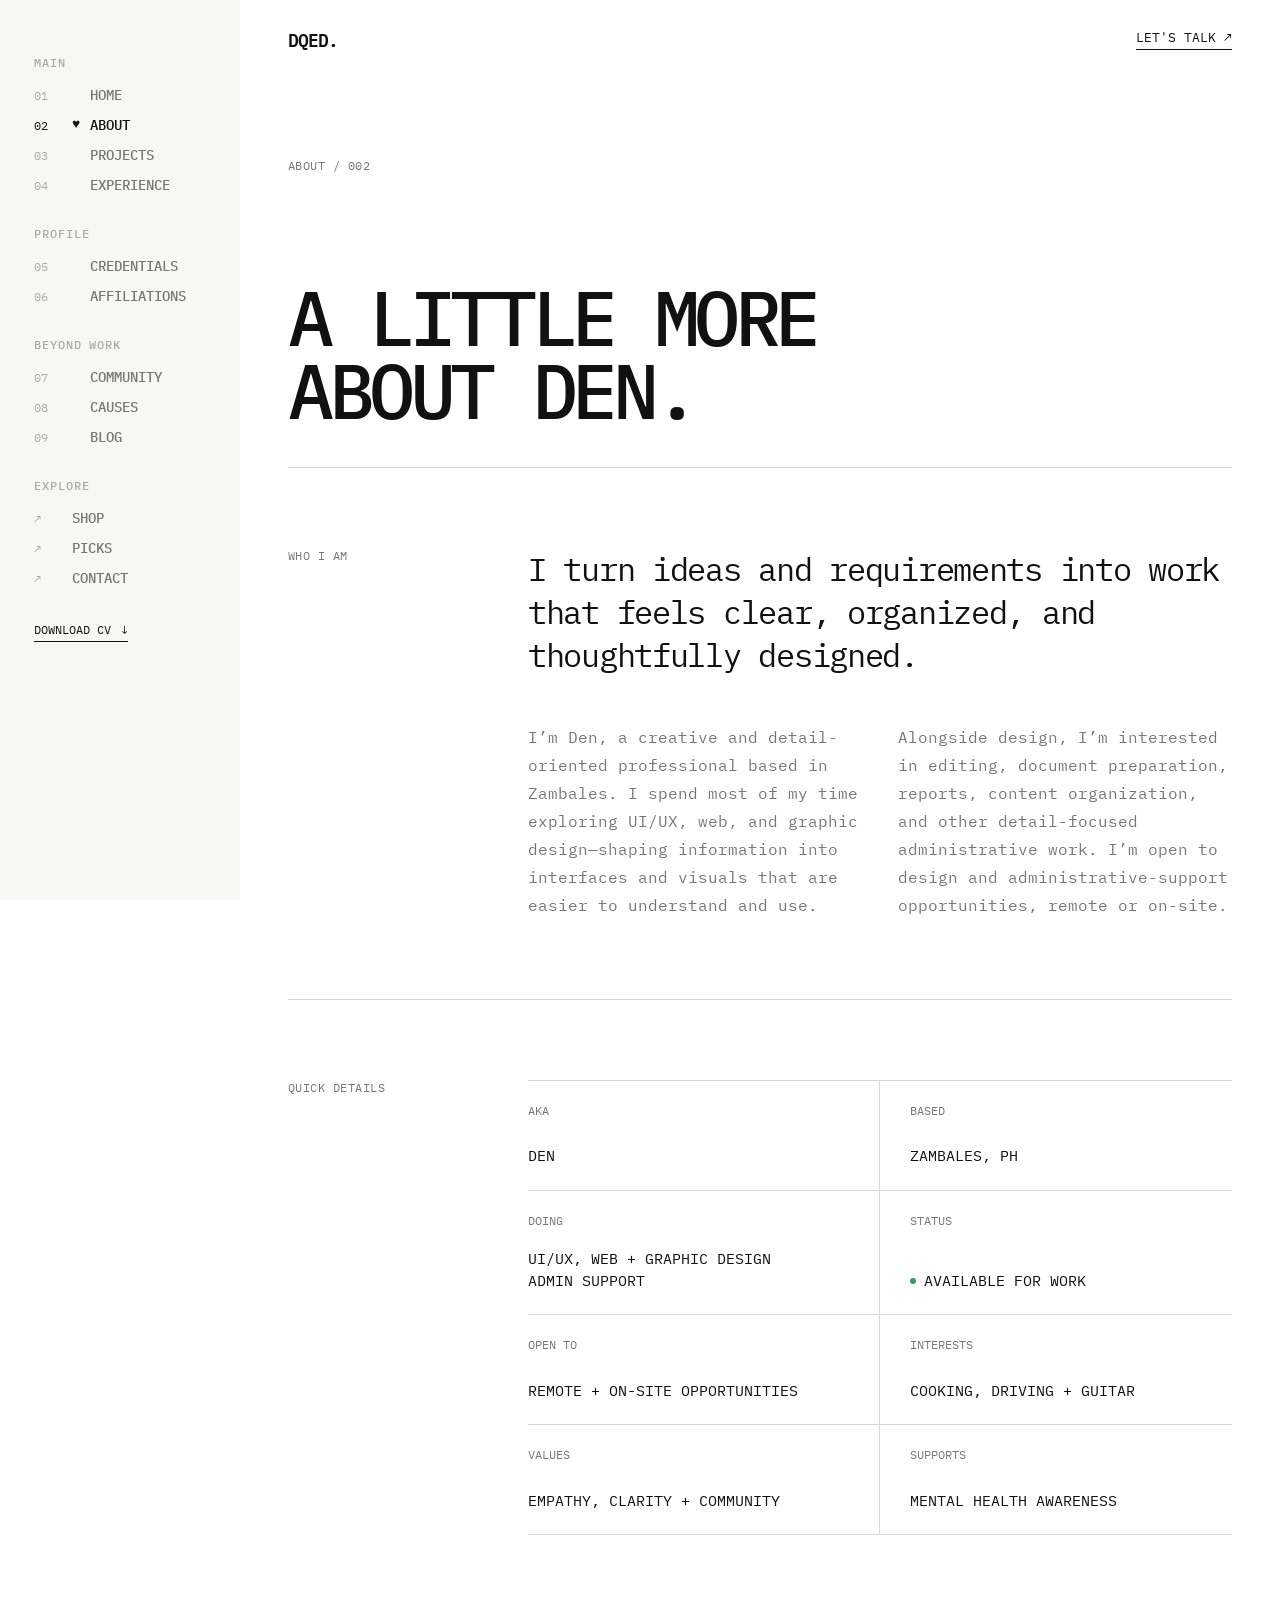
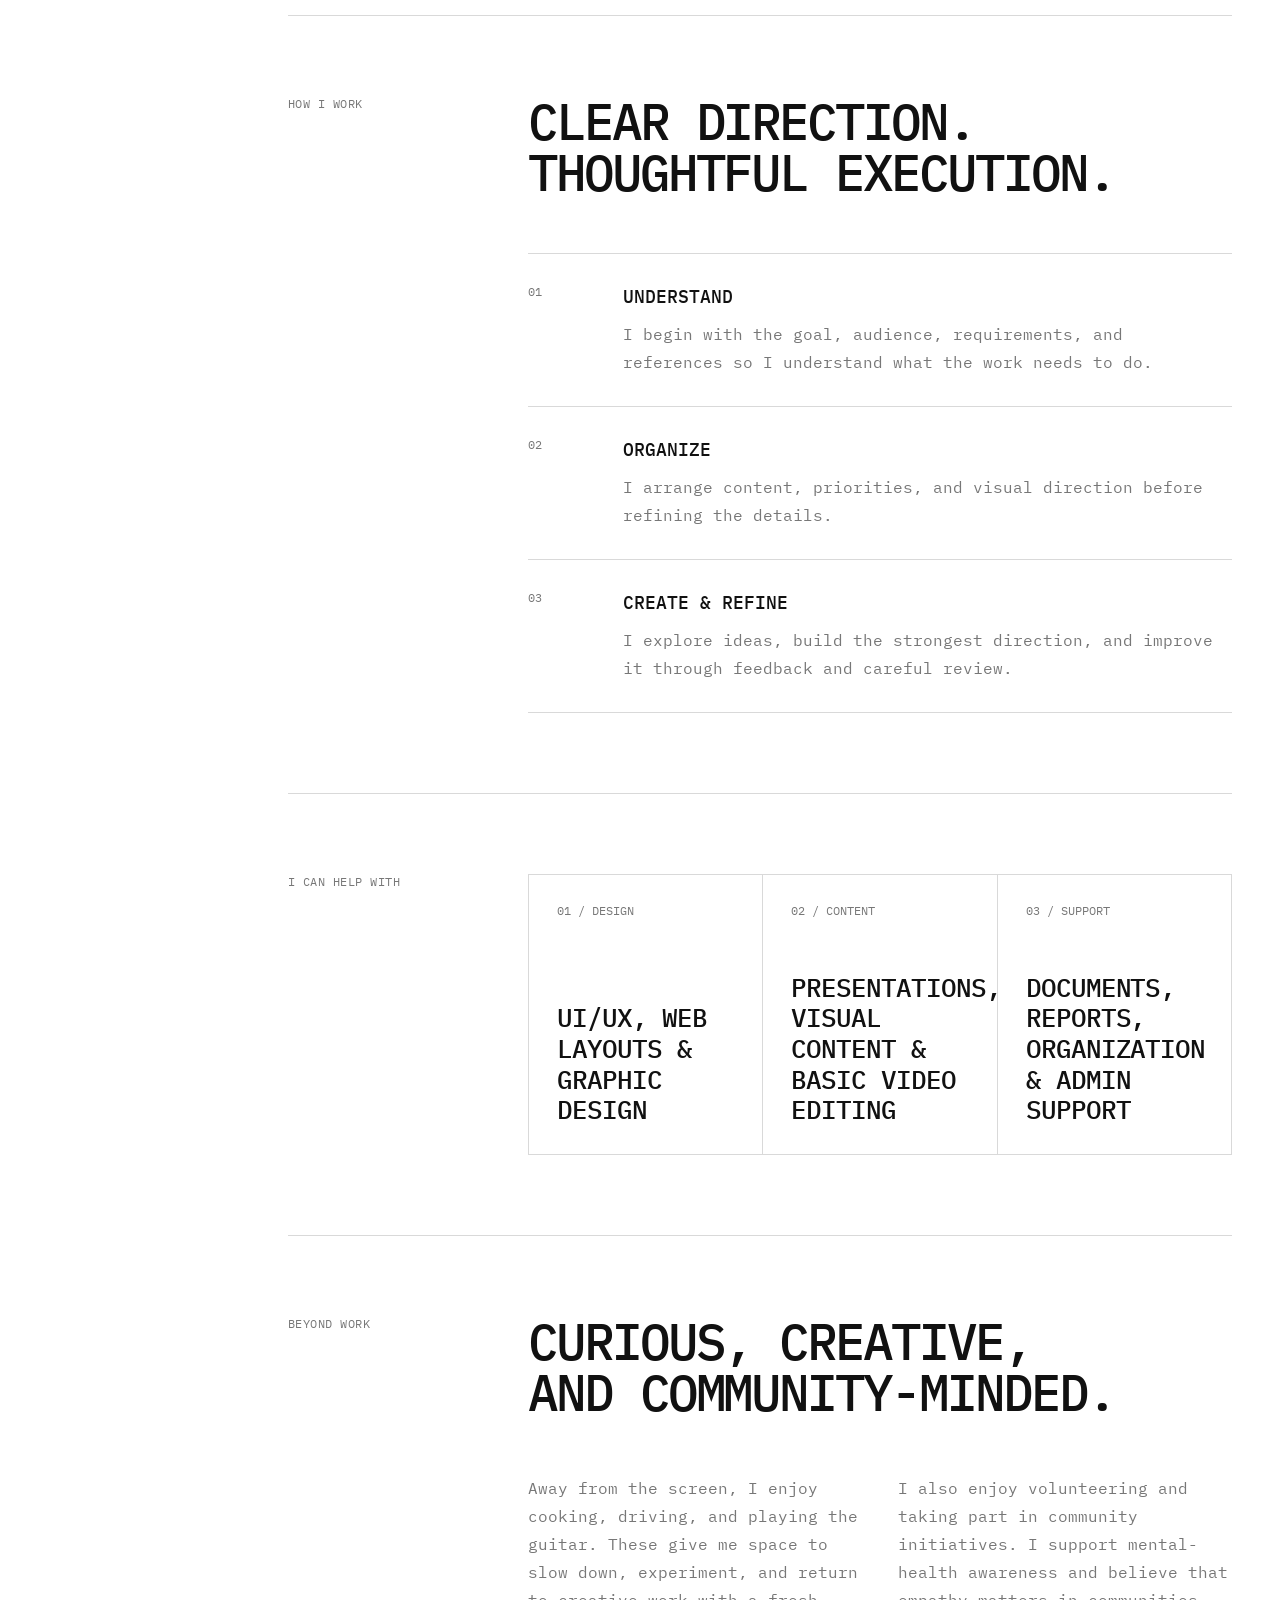
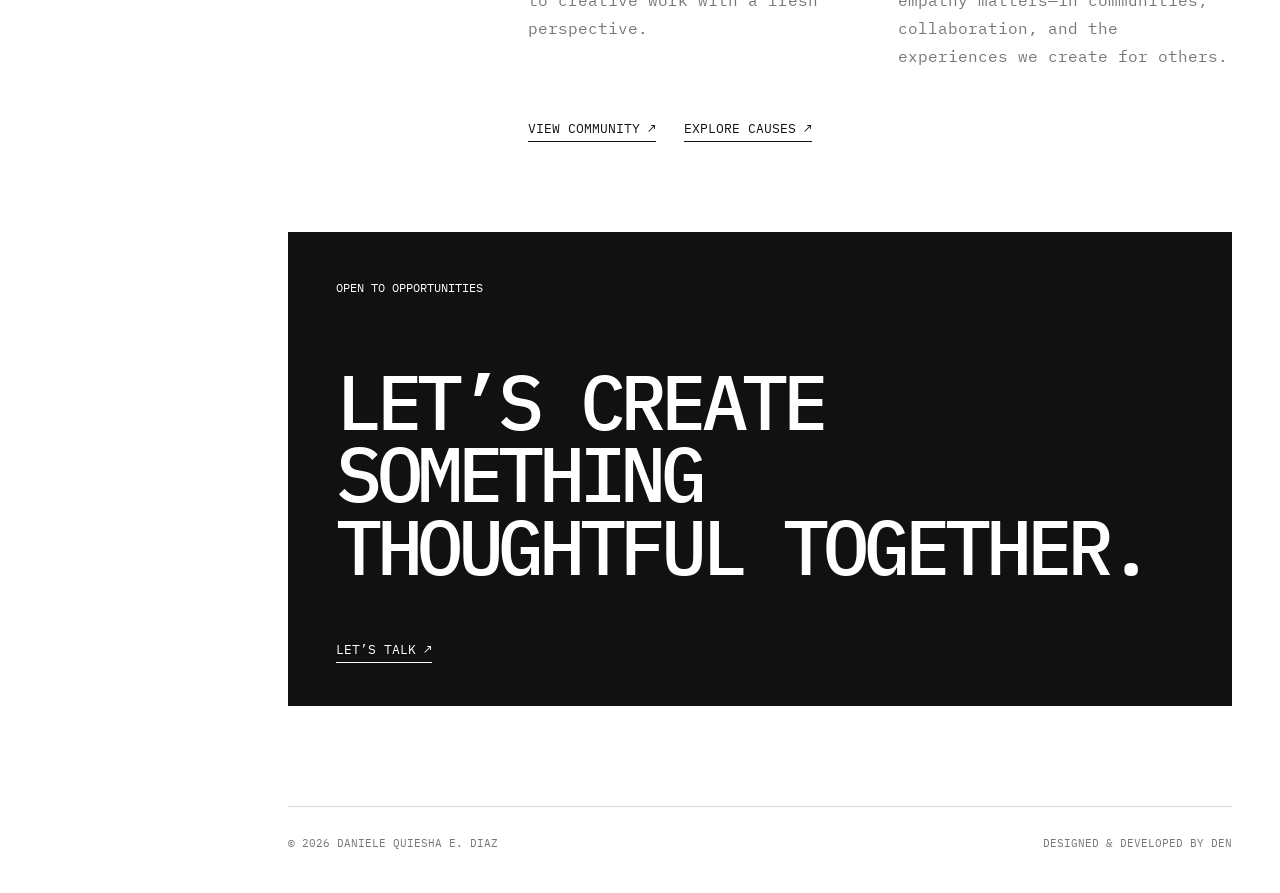
==== commit 00a37005: "Add new pages, files, and update snapsort" ====
--- a/about.html
+++ b/about.html
@@ -222,7 +222,8 @@
       <div class="about-copy">
 
         <p>
-         I’m Den, a creative and detail-oriented designer based in Zambales. I spend most of my time exploring UI/UX, web,
+          I’m Den, a creative and detail-oriented professional based
+          in Zambales. I spend most of my time exploring UI/UX, web,
           and graphic design—shaping information into interfaces and
           visuals that are easier to understand and use.
         </p>
@@ -285,8 +286,7 @@
 
       <div class="detail-item">
         <span class="detail-label">INTERESTS</span>
-        <span class="detail-value">COFFEE, CAFÉ HOPPING, SOLO EXPLORING,
-             COOKING, DRIVING + GUITAR</span>
+        <span class="detail-value">COOKING, DRIVING + GUITAR</span>
       </div>
 
       <div class="detail-item">
@@ -411,7 +411,9 @@
 
       <div class="about-personal-copy">
         <p>
-          Away from the screen, you’ll usually find me enjoying a good cup of coffee, café hopping, or exploring new places on my own. I also enjoy cooking, driving, and playing the guitar—activities that give me space to slow down, stay curious, and return to creative work with a fresh perspective.
+          Away from the screen, I enjoy cooking, driving, and playing
+          the guitar. These give me space to slow down, experiment,
+          and return to creative work with a fresh perspective.
         </p>
 
         <p>
